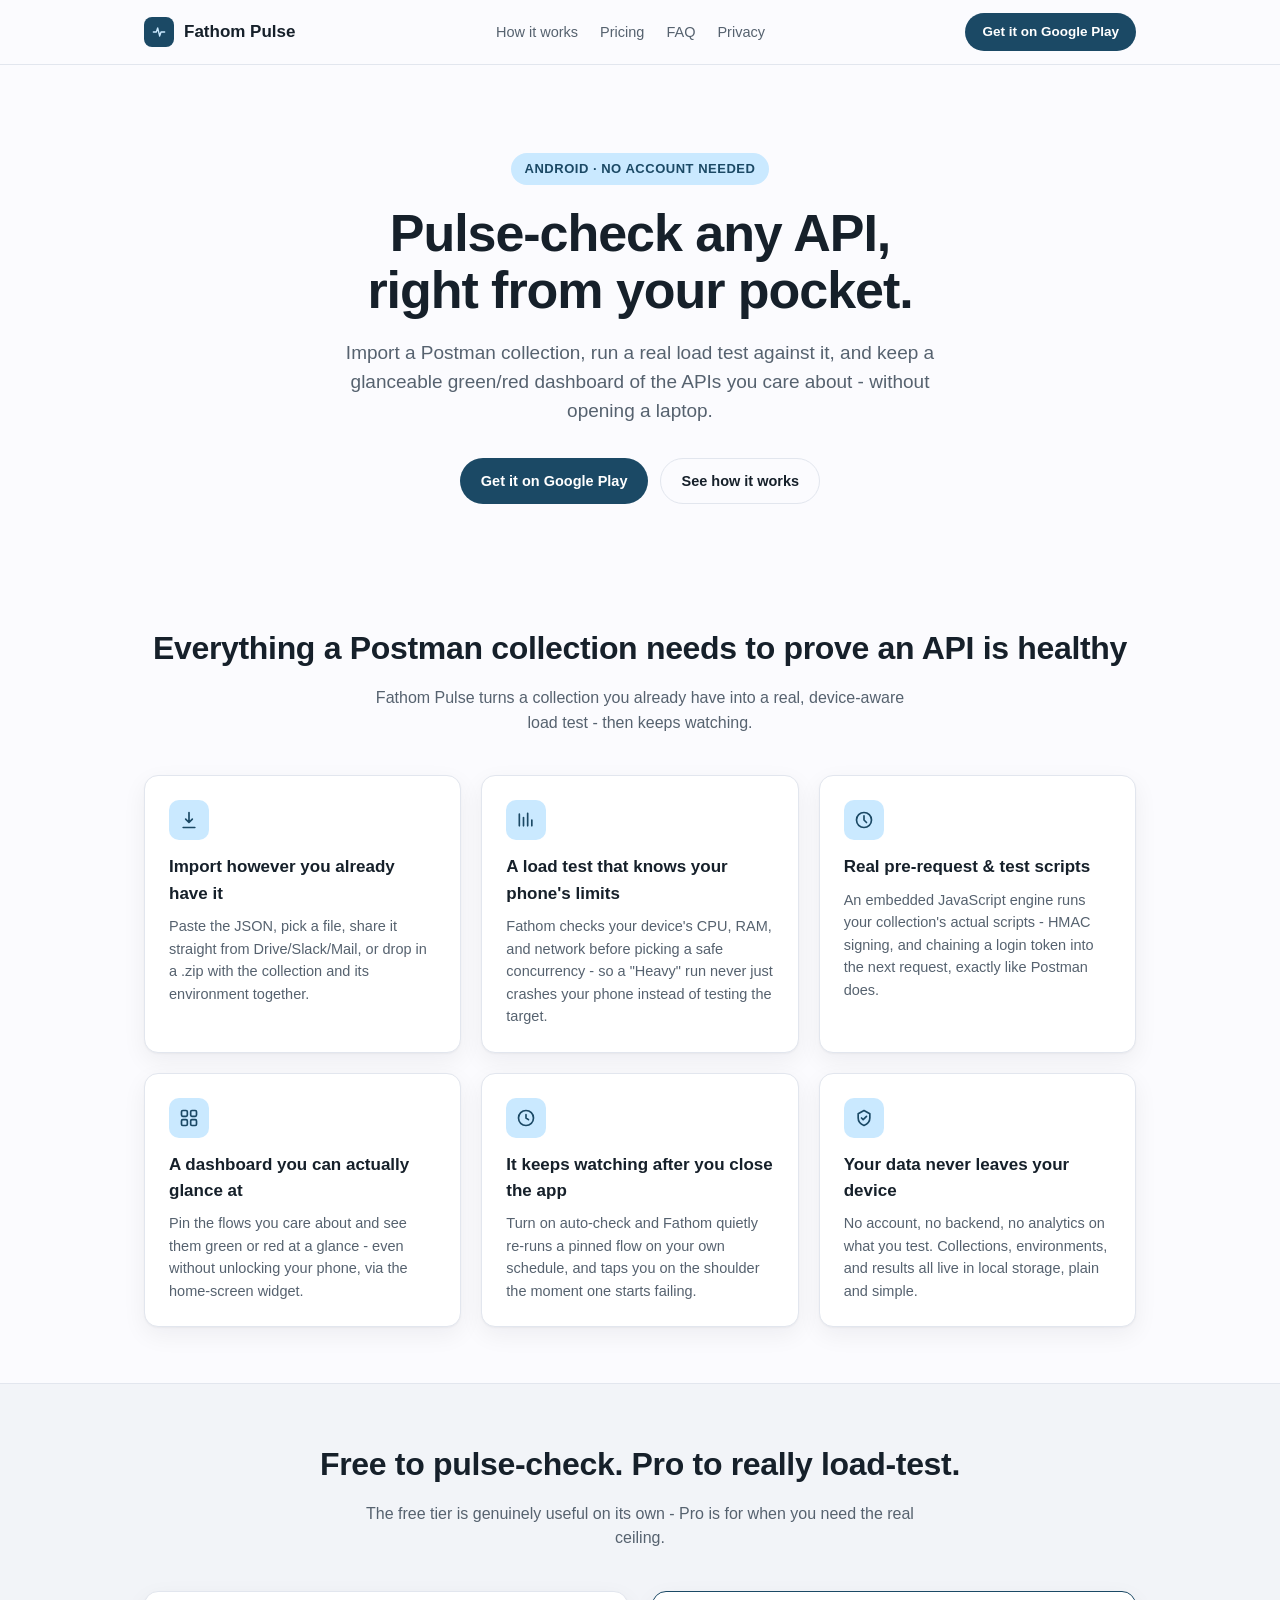
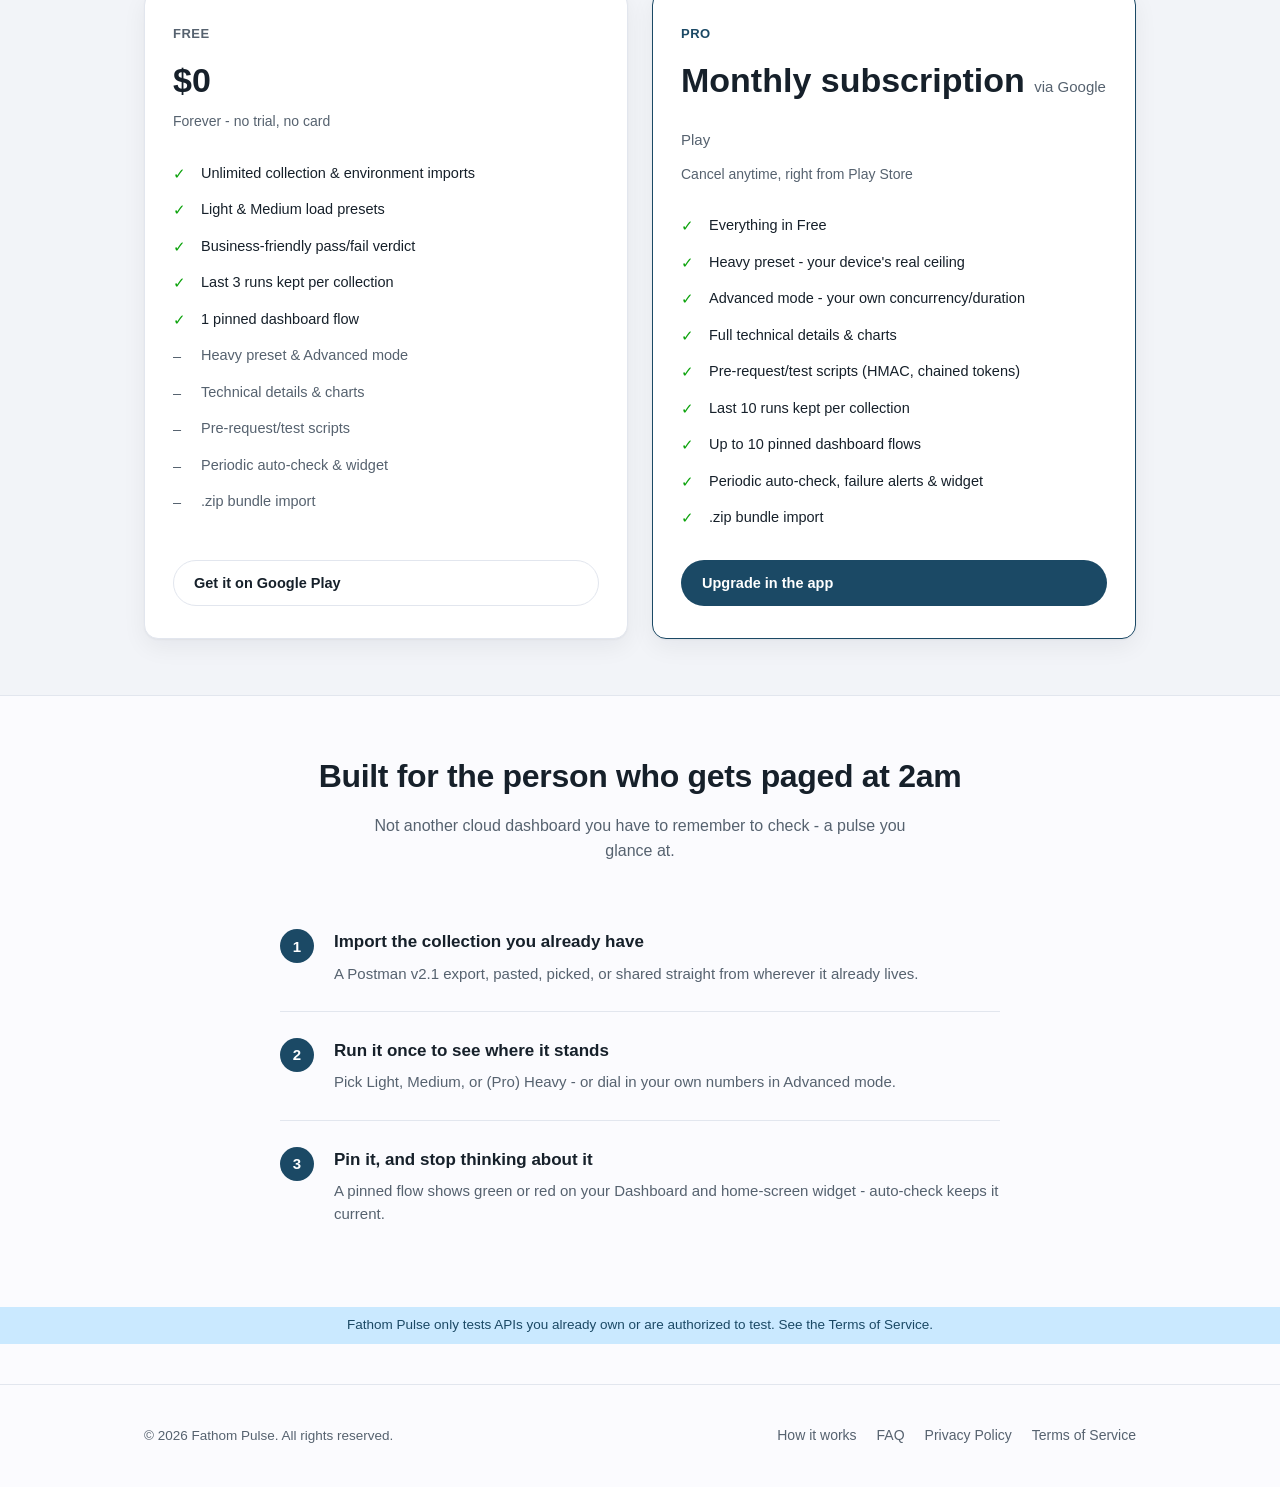
==== index.html @ aabc1c05 "first commit" ====
<!doctype html>
<html lang="en">
<head>
<meta charset="utf-8" />
<meta name="viewport" content="width=device-width, initial-scale=1" />
<title>Fathom Pulse - API pulse checks &amp; load testing from your pocket</title>
<meta name="description" content="Import a Postman collection, run a real load test, and glance a green/red dashboard - all from your Android phone. No server, no account, your data stays on your device." />
<link rel="icon" href="data:image/svg+xml,<svg xmlns=%22http://www.w3.org/2000/svg%22 viewBox=%220 0 108 108%22><rect width=%22108%22 height=%22108%22 rx=%2222%22 fill=%22%231b4965%22/><path d=%22M20 54 L38 54 L46 30 L58 78 L66 54 L88 54%22 fill=%22none%22 stroke=%22%23cae9ff%22 stroke-width=%226%22 stroke-linecap=%22round%22 stroke-linejoin=%22round%22/></svg>" />
<link rel="stylesheet" href="styles.css" />
</head>
<body>

<header class="site-header">
  <div class="wrap">
    <a class="brand" href="index.html">
      <span class="mark">
        <svg viewBox="0 0 108 108" fill="none" xmlns="http://www.w3.org/2000/svg">
          <path d="M20 54 L38 54 L46 30 L58 78 L66 54 L88 54" stroke="#cae9ff" stroke-width="8" stroke-linecap="round" stroke-linejoin="round" />
        </svg>
      </span>
      Fathom Pulse
    </a>
    <nav class="primary">
      <a href="how-to.html">How it works</a>
      <a href="index.html#pricing">Pricing</a>
      <a href="faq.html">FAQ</a>
      <a href="privacy.html">Privacy</a>
    </nav>
    <a class="btn btn-primary btn-sm" href="https://play.google.com/store/apps/details?id=com.fathom.pulse">Get it on Google Play</a>
  </div>
</header>

<section class="hero">
  <div class="wrap">
    <span class="eyebrow">Android · No account needed</span>
    <h1>Pulse-check any API,<br />right from your pocket.</h1>
    <p class="lead">
      Import a Postman collection, run a real load test against it, and keep a
      glanceable green/red dashboard of the APIs you care about - without opening
      a laptop.
    </p>
    <div class="actions">
      <a class="btn btn-primary" href="https://play.google.com/store/apps/details?id=com.fathom.pulse">Get it on Google Play</a>
      <a class="btn btn-ghost" href="how-to.html">See how it works</a>
    </div>
  </div>
</section>

<section>
  <div class="wrap">
    <h2 class="section-title">Everything a Postman collection needs to prove an API is healthy</h2>
    <p class="section-sub">Fathom Pulse turns a collection you already have into a real, device-aware load test - then keeps watching.</p>
    <div class="grid">
      <div class="card">
        <div class="icon">
          <svg width="20" height="20" viewBox="0 0 24 24" fill="none" stroke="currentColor" stroke-width="2"><path d="M12 3v12m0 0l-4-4m4 4l4-4M5 21h14" stroke-linecap="round" stroke-linejoin="round"/></svg>
        </div>
        <h3>Import however you already have it</h3>
        <p>Paste the JSON, pick a file, share it straight from Drive/Slack/Mail, or drop in a .zip with the collection and its environment together.</p>
      </div>
      <div class="card">
        <div class="icon">
          <svg width="20" height="20" viewBox="0 0 24 24" fill="none" stroke="currentColor" stroke-width="2"><path d="M4 19V5m5 14V9m5 10V4m5 15v-7" stroke-linecap="round" stroke-linejoin="round"/></svg>
        </div>
        <h3>A load test that knows your phone's limits</h3>
        <p>Fathom checks your device's CPU, RAM, and network before picking a safe concurrency - so a "Heavy" run never just crashes your phone instead of testing the target.</p>
      </div>
      <div class="card">
        <div class="icon">
          <svg width="20" height="20" viewBox="0 0 24 24" fill="none" stroke="currentColor" stroke-width="2"><circle cx="12" cy="12" r="9" stroke-linecap="round"/><path d="M12 7v5l3 3" stroke-linecap="round" stroke-linejoin="round"/></svg>
        </div>
        <h3>Real pre-request &amp; test scripts</h3>
        <p>An embedded JavaScript engine runs your collection's actual scripts - HMAC signing, and chaining a login token into the next request, exactly like Postman does.</p>
      </div>
      <div class="card">
        <div class="icon">
          <svg width="20" height="20" viewBox="0 0 24 24" fill="none" stroke="currentColor" stroke-width="2"><rect x="3" y="3" width="7" height="7" rx="1.5"/><rect x="14" y="3" width="7" height="7" rx="1.5"/><rect x="3" y="14" width="7" height="7" rx="1.5"/><rect x="14" y="14" width="7" height="7" rx="1.5"/></svg>
        </div>
        <h3>A dashboard you can actually glance at</h3>
        <p>Pin the flows you care about and see them green or red at a glance - even without unlocking your phone, via the home-screen widget.</p>
      </div>
      <div class="card">
        <div class="icon">
          <svg width="20" height="20" viewBox="0 0 24 24" fill="none" stroke="currentColor" stroke-width="2"><path d="M12 8v4l3 2" stroke-linecap="round" stroke-linejoin="round"/><circle cx="12" cy="12" r="9"/></svg>
        </div>
        <h3>It keeps watching after you close the app</h3>
        <p>Turn on auto-check and Fathom quietly re-runs a pinned flow on your own schedule, and taps you on the shoulder the moment one starts failing.</p>
      </div>
      <div class="card">
        <div class="icon">
          <svg width="20" height="20" viewBox="0 0 24 24" fill="none" stroke="currentColor" stroke-width="2"><path d="M9 12l2 2 4-4" stroke-linecap="round" stroke-linejoin="round"/><path d="M12 3l7 4v5c0 5-3.5 7.5-7 9-3.5-1.5-7-4-7-9V7l7-4z" stroke-linejoin="round"/></svg>
        </div>
        <h3>Your data never leaves your device</h3>
        <p>No account, no backend, no analytics on what you test. Collections, environments, and results all live in local storage, plain and simple.</p>
      </div>
    </div>
  </div>
</section>

<section class="alt" id="pricing">
  <div class="wrap">
    <h2 class="section-title">Free to pulse-check. Pro to really load-test.</h2>
    <p class="section-sub">The free tier is genuinely useful on its own - Pro is for when you need the real ceiling.</p>
    <div class="pricing-grid">
      <div class="plan">
        <div class="plan-name">Free</div>
        <div class="price">$0</div>
        <div class="plan-sub">Forever - no trial, no card</div>
        <ul>
          <li><span class="tick">✓</span> Unlimited collection &amp; environment imports</li>
          <li><span class="tick">✓</span> Light &amp; Medium load presets</li>
          <li><span class="tick">✓</span> Business-friendly pass/fail verdict</li>
          <li><span class="tick">✓</span> Last 3 runs kept per collection</li>
          <li><span class="tick">✓</span> 1 pinned dashboard flow</li>
          <li class="locked"><span class="tick">–</span> Heavy preset &amp; Advanced mode</li>
          <li class="locked"><span class="tick">–</span> Technical details &amp; charts</li>
          <li class="locked"><span class="tick">–</span> Pre-request/test scripts</li>
          <li class="locked"><span class="tick">–</span> Periodic auto-check &amp; widget</li>
          <li class="locked"><span class="tick">–</span> .zip bundle import</li>
        </ul>
        <a class="btn btn-ghost" href="https://play.google.com/store/apps/details?id=com.fathom.pulse">Get it on Google Play</a>
      </div>
      <div class="plan pro">
        <div class="plan-name">Pro</div>
        <div class="price">Monthly subscription <span>via Google Play</span></div>
        <div class="plan-sub">Cancel anytime, right from Play Store</div>
        <ul>
          <li><span class="tick">✓</span> Everything in Free</li>
          <li><span class="tick">✓</span> Heavy preset - your device's real ceiling</li>
          <li><span class="tick">✓</span> Advanced mode - your own concurrency/duration</li>
          <li><span class="tick">✓</span> Full technical details &amp; charts</li>
          <li><span class="tick">✓</span> Pre-request/test scripts (HMAC, chained tokens)</li>
          <li><span class="tick">✓</span> Last 10 runs kept per collection</li>
          <li><span class="tick">✓</span> Up to 10 pinned dashboard flows</li>
          <li><span class="tick">✓</span> Periodic auto-check, failure alerts &amp; widget</li>
          <li><span class="tick">✓</span> .zip bundle import</li>
        </ul>
        <a class="btn btn-primary" href="https://play.google.com/store/apps/details?id=com.fathom.pulse">Upgrade in the app</a>
      </div>
    </div>
  </div>
</section>

<section>
  <div class="wrap">
    <h2 class="section-title">Built for the person who gets paged at 2am</h2>
    <p class="section-sub">Not another cloud dashboard you have to remember to check - a pulse you glance at.</p>
    <div class="steps">
      <div class="step">
        <div class="num"></div>
        <div>
          <h3>Import the collection you already have</h3>
          <p>A Postman v2.1 export, pasted, picked, or shared straight from wherever it already lives.</p>
        </div>
      </div>
      <div class="step">
        <div class="num"></div>
        <div>
          <h3>Run it once to see where it stands</h3>
          <p>Pick Light, Medium, or (Pro) Heavy - or dial in your own numbers in Advanced mode.</p>
        </div>
      </div>
      <div class="step">
        <div class="num"></div>
        <div>
          <h3>Pin it, and stop thinking about it</h3>
          <p>A pinned flow shows green or red on your Dashboard and home-screen widget - auto-check keeps it current.</p>
        </div>
      </div>
    </div>
  </div>
</section>

<div class="disclaimer-banner">
  Fathom Pulse only tests APIs you already own or are authorized to test. See the <a href="terms.html">Terms of Service</a>.
</div>

<footer class="site-footer">
  <div class="wrap">
    <div class="copyright">© 2026 Fathom Pulse. All rights reserved.</div>
    <div class="links">
      <a href="how-to.html">How it works</a>
      <a href="faq.html">FAQ</a>
      <a href="privacy.html">Privacy Policy</a>
      <a href="terms.html">Terms of Service</a>
    </div>
  </div>
</footer>

</body>
</html>
---- styles.css ----
/* Fathom Pulse marketing site - shared styles */

:root {
  color-scheme: light dark;

  --brand: #1b4965;
  --brand-strong: #123449;
  --accent: #5fa8d3;
  --accent-soft: #cae9ff;

  --bg: #fbfbfe;
  --surface: #ffffff;
  --surface-2: #f2f4f8;
  --border: #e2e6ee;
  --text: #16202a;
  --text-muted: #56626f;

  --good: #0ca30c;
  --warn: #d98c00;
  --bad: #d03b3b;

  --radius: 14px;
  --radius-sm: 8px;
  --shadow: 0 1px 2px rgba(16, 24, 32, 0.04), 0 8px 24px rgba(16, 24, 32, 0.06);
  --max-width: 1040px;
}

@media (prefers-color-scheme: dark) {
  :root {
    --bg: #0e1520;
    --surface: #141d29;
    --surface-2: #1a2532;
    --border: #263140;
    --text: #eaf0f6;
    --text-muted: #9aa8b6;
    --accent: #7cbde0;
    --accent-soft: #234258;
    --shadow: 0 1px 2px rgba(0, 0, 0, 0.2), 0 8px 24px rgba(0, 0, 0, 0.3);
  }
}

* {
  box-sizing: border-box;
}

html {
  scroll-behavior: smooth;
}

body {
  margin: 0;
  background: var(--bg);
  color: var(--text);
  font-family: -apple-system, BlinkMacSystemFont, "Segoe UI", Roboto, Helvetica, Arial, sans-serif;
  line-height: 1.55;
  -webkit-font-smoothing: antialiased;
}

img {
  max-width: 100%;
}

a {
  color: var(--brand);
  text-decoration: none;
}

@media (prefers-color-scheme: dark) {
  a {
    color: var(--accent);
  }
}

a:hover {
  text-decoration: underline;
}

.wrap {
  max-width: var(--max-width);
  margin: 0 auto;
  padding: 0 24px;
}

/* ---- Header ---- */

.site-header {
  border-bottom: 1px solid var(--border);
  position: sticky;
  top: 0;
  background: color-mix(in srgb, var(--bg) 88%, transparent);
  backdrop-filter: blur(8px);
  z-index: 10;
}

.site-header .wrap {
  display: flex;
  align-items: center;
  justify-content: space-between;
  height: 64px;
  gap: 16px;
}

.brand {
  display: flex;
  align-items: center;
  gap: 10px;
  font-weight: 700;
  font-size: 17px;
  color: var(--text);
}

.brand:hover {
  text-decoration: none;
}

.brand .mark {
  width: 30px;
  height: 30px;
  border-radius: 8px;
  background: var(--brand);
  display: flex;
  align-items: center;
  justify-content: center;
  flex: none;
}

.brand .mark svg {
  width: 18px;
  height: 18px;
}

nav.primary {
  display: flex;
  align-items: center;
  gap: 22px;
  font-size: 14.5px;
  font-weight: 500;
}

nav.primary a {
  color: var(--text-muted);
}

nav.primary a:hover {
  color: var(--text);
  text-decoration: none;
}

nav.primary a.current {
  color: var(--brand);
}

@media (prefers-color-scheme: dark) {
  nav.primary a.current {
    color: var(--accent);
  }
}

.nav-toggle {
  display: none;
}

@media (max-width: 720px) {
  nav.primary {
    display: none;
  }
}

/* ---- Buttons ---- */

.btn {
  display: inline-flex;
  align-items: center;
  gap: 8px;
  padding: 11px 20px;
  border-radius: 999px;
  font-weight: 600;
  font-size: 14.5px;
  border: 1px solid transparent;
  cursor: pointer;
}

.btn:hover {
  text-decoration: none;
}

.btn-primary {
  background: var(--brand);
  color: #fff;
}

.btn-primary:hover {
  background: var(--brand-strong);
}

.btn-ghost {
  background: transparent;
  border-color: var(--border);
  color: var(--text);
}

.btn-ghost:hover {
  background: var(--surface-2);
}

.btn-sm {
  padding: 8px 16px;
  font-size: 13.5px;
}

/* ---- Hero ---- */

.hero {
  padding: 88px 0 64px;
  text-align: center;
}

.hero .eyebrow {
  display: inline-block;
  font-size: 13px;
  font-weight: 700;
  letter-spacing: 0.04em;
  text-transform: uppercase;
  color: var(--brand);
  background: var(--accent-soft);
  padding: 6px 14px;
  border-radius: 999px;
  margin-bottom: 20px;
}

@media (prefers-color-scheme: dark) {
  .hero .eyebrow {
    color: var(--accent);
  }
}

.hero h1 {
  font-size: clamp(32px, 5vw, 52px);
  line-height: 1.1;
  margin: 0 0 18px;
  letter-spacing: -0.02em;
}

.hero p.lead {
  font-size: 19px;
  color: var(--text-muted);
  max-width: 620px;
  margin: 0 auto 32px;
}

.hero .actions {
  display: flex;
  justify-content: center;
  gap: 12px;
  flex-wrap: wrap;
}

/* ---- Sections ---- */

section {
  padding: 56px 0;
}

section.alt {
  background: var(--surface-2);
  border-top: 1px solid var(--border);
  border-bottom: 1px solid var(--border);
}

h2.section-title {
  font-size: clamp(24px, 3.4vw, 32px);
  letter-spacing: -0.01em;
  margin: 0 0 12px;
  text-align: center;
}

p.section-sub {
  text-align: center;
  color: var(--text-muted);
  max-width: 560px;
  margin: 0 auto 40px;
  font-size: 16px;
}

/* ---- Feature grid ---- */

.grid {
  display: grid;
  grid-template-columns: repeat(3, 1fr);
  gap: 20px;
}

@media (max-width: 780px) {
  .grid {
    grid-template-columns: 1fr;
  }
}

.card {
  background: var(--surface);
  border: 1px solid var(--border);
  border-radius: var(--radius);
  padding: 24px;
  box-shadow: var(--shadow);
}

.card .icon {
  width: 40px;
  height: 40px;
  border-radius: 10px;
  background: var(--accent-soft);
  color: var(--brand);
  display: flex;
  align-items: center;
  justify-content: center;
  margin-bottom: 14px;
}

@media (prefers-color-scheme: dark) {
  .card .icon {
    color: var(--accent);
  }
}

.card h3 {
  font-size: 17px;
  margin: 0 0 8px;
}

.card p {
  color: var(--text-muted);
  font-size: 14.5px;
  margin: 0;
}

/* ---- Pricing ---- */

.pricing-grid {
  display: grid;
  grid-template-columns: 1fr 1fr;
  gap: 24px;
  align-items: stretch;
}

@media (max-width: 720px) {
  .pricing-grid {
    grid-template-columns: 1fr;
  }
}

.plan {
  background: var(--surface);
  border: 1px solid var(--border);
  border-radius: var(--radius);
  padding: 32px 28px;
  box-shadow: var(--shadow);
  display: flex;
  flex-direction: column;
}

.plan.pro {
  border-color: var(--brand);
  position: relative;
}

.plan .plan-name {
  font-size: 13px;
  font-weight: 700;
  text-transform: uppercase;
  letter-spacing: 0.04em;
  color: var(--text-muted);
  margin-bottom: 10px;
}

.plan.pro .plan-name {
  color: var(--brand);
}

@media (prefers-color-scheme: dark) {
  .plan.pro .plan-name {
    color: var(--accent);
  }
}

.plan .price {
  font-size: 34px;
  font-weight: 700;
  margin-bottom: 4px;
}

.plan .price span {
  font-size: 15px;
  font-weight: 500;
  color: var(--text-muted);
}

.plan .plan-sub {
  color: var(--text-muted);
  font-size: 14px;
  margin-bottom: 22px;
}

.plan ul {
  list-style: none;
  padding: 0;
  margin: 0 0 24px;
  flex: 1;
}

.plan ul li {
  display: flex;
  gap: 10px;
  align-items: flex-start;
  padding: 7px 0;
  font-size: 14.5px;
}

.plan ul li .tick {
  flex: none;
  width: 18px;
  height: 18px;
  margin-top: 1px;
  color: var(--good);
}

.plan ul li.locked {
  color: var(--text-muted);
}

.plan ul li.locked .tick {
  color: var(--text-muted);
}

/* ---- FAQ / accordion ---- */

.faq-item {
  border-bottom: 1px solid var(--border);
}

.faq-item summary {
  cursor: pointer;
  list-style: none;
  padding: 20px 0;
  font-weight: 600;
  font-size: 16px;
  display: flex;
  align-items: center;
  justify-content: space-between;
  gap: 16px;
}

.faq-item summary::-webkit-details-marker {
  display: none;
}

.faq-item summary .plus {
  flex: none;
  width: 22px;
  height: 22px;
  border-radius: 50%;
  border: 1px solid var(--border);
  display: flex;
  align-items: center;
  justify-content: center;
  color: var(--text-muted);
  font-size: 16px;
  transition: transform 0.15s ease;
}

.faq-item[open] summary .plus {
  transform: rotate(45deg);
}

.faq-item .faq-body {
  padding: 0 0 22px;
  color: var(--text-muted);
  font-size: 15px;
  max-width: 720px;
}

.faq-body p {
  margin: 0 0 10px;
}

.faq-body p:last-child {
  margin-bottom: 0;
}

.faq-group-title {
  font-size: 13px;
  font-weight: 700;
  text-transform: uppercase;
  letter-spacing: 0.04em;
  color: var(--brand);
  margin: 40px 0 6px;
}

@media (prefers-color-scheme: dark) {
  .faq-group-title {
    color: var(--accent);
  }
}

.faq-group-title:first-child {
  margin-top: 0;
}

/* ---- How-to steps ---- */

.steps {
  counter-reset: step;
  max-width: 720px;
  margin: 0 auto;
}

.step {
  display: flex;
  gap: 20px;
  padding: 26px 0;
  border-bottom: 1px solid var(--border);
}

.step:last-child {
  border-bottom: none;
}

.step .num {
  counter-increment: step;
  flex: none;
  width: 34px;
  height: 34px;
  border-radius: 50%;
  background: var(--brand);
  color: #fff;
  font-weight: 700;
  font-size: 15px;
  display: flex;
  align-items: center;
  justify-content: center;
}

.step .num::before {
  content: counter(step);
}

.step h3 {
  margin: 0 0 6px;
  font-size: 17px;
}

.step p {
  margin: 0;
  color: var(--text-muted);
  font-size: 15px;
}

.step code {
  background: var(--surface-2);
  border: 1px solid var(--border);
  border-radius: 5px;
  padding: 1px 6px;
  font-size: 0.92em;
}

/* ---- Legal pages ---- */

.legal h1 {
  font-size: clamp(28px, 4vw, 38px);
  margin-bottom: 6px;
}

.legal .updated {
  color: var(--text-muted);
  font-size: 14px;
  margin-bottom: 40px;
}

.legal h2 {
  font-size: 20px;
  margin: 36px 0 12px;
}

.legal h3 {
  font-size: 16px;
  margin: 22px 0 8px;
}

.legal p,
.legal li {
  color: var(--text-muted);
  font-size: 15.5px;
}

.legal ul,
.legal ol {
  padding-left: 22px;
}

.legal table {
  width: 100%;
  border-collapse: collapse;
  margin: 16px 0;
  font-size: 14.5px;
}

.legal th,
.legal td {
  text-align: left;
  padding: 10px 12px;
  border: 1px solid var(--border);
  color: var(--text-muted);
}

.legal th {
  background: var(--surface-2);
  color: var(--text);
}

.callout {
  background: var(--surface-2);
  border: 1px solid var(--border);
  border-left: 3px solid var(--brand);
  border-radius: var(--radius-sm);
  padding: 16px 18px;
  margin: 20px 0;
  font-size: 14.5px;
  color: var(--text-muted);
}

/* ---- Footer ---- */

.site-footer {
  border-top: 1px solid var(--border);
  padding: 40px 0;
  margin-top: 40px;
}

.site-footer .wrap {
  display: flex;
  justify-content: space-between;
  align-items: center;
  flex-wrap: wrap;
  gap: 16px;
}

.site-footer .links {
  display: flex;
  gap: 20px;
  flex-wrap: wrap;
  font-size: 14px;
}

.site-footer .links a {
  color: var(--text-muted);
}

.site-footer .copyright {
  color: var(--text-muted);
  font-size: 13.5px;
}

.disclaimer-banner {
  background: var(--accent-soft);
  color: var(--brand);
  text-align: center;
  font-size: 13.5px;
  padding: 8px 16px;
}

@media (prefers-color-scheme: dark) {
  .disclaimer-banner {
    color: var(--accent);
  }
}
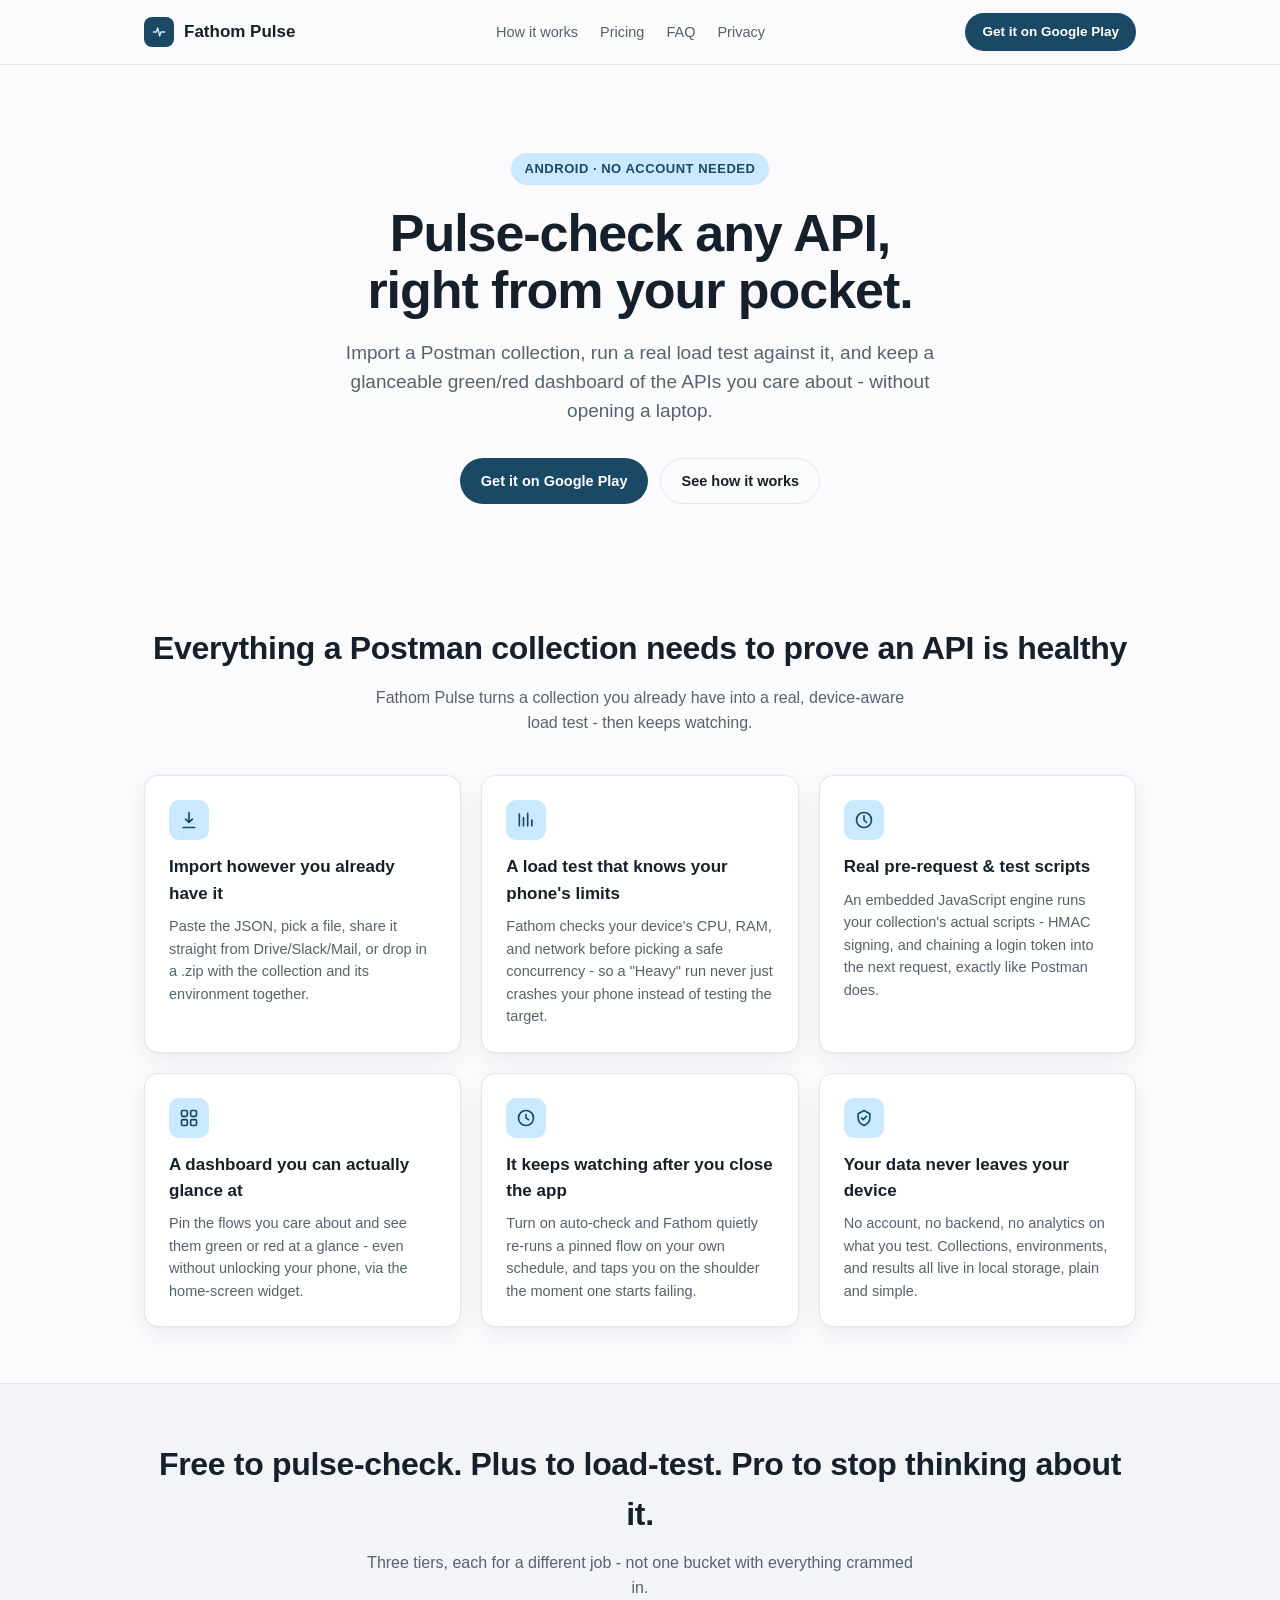
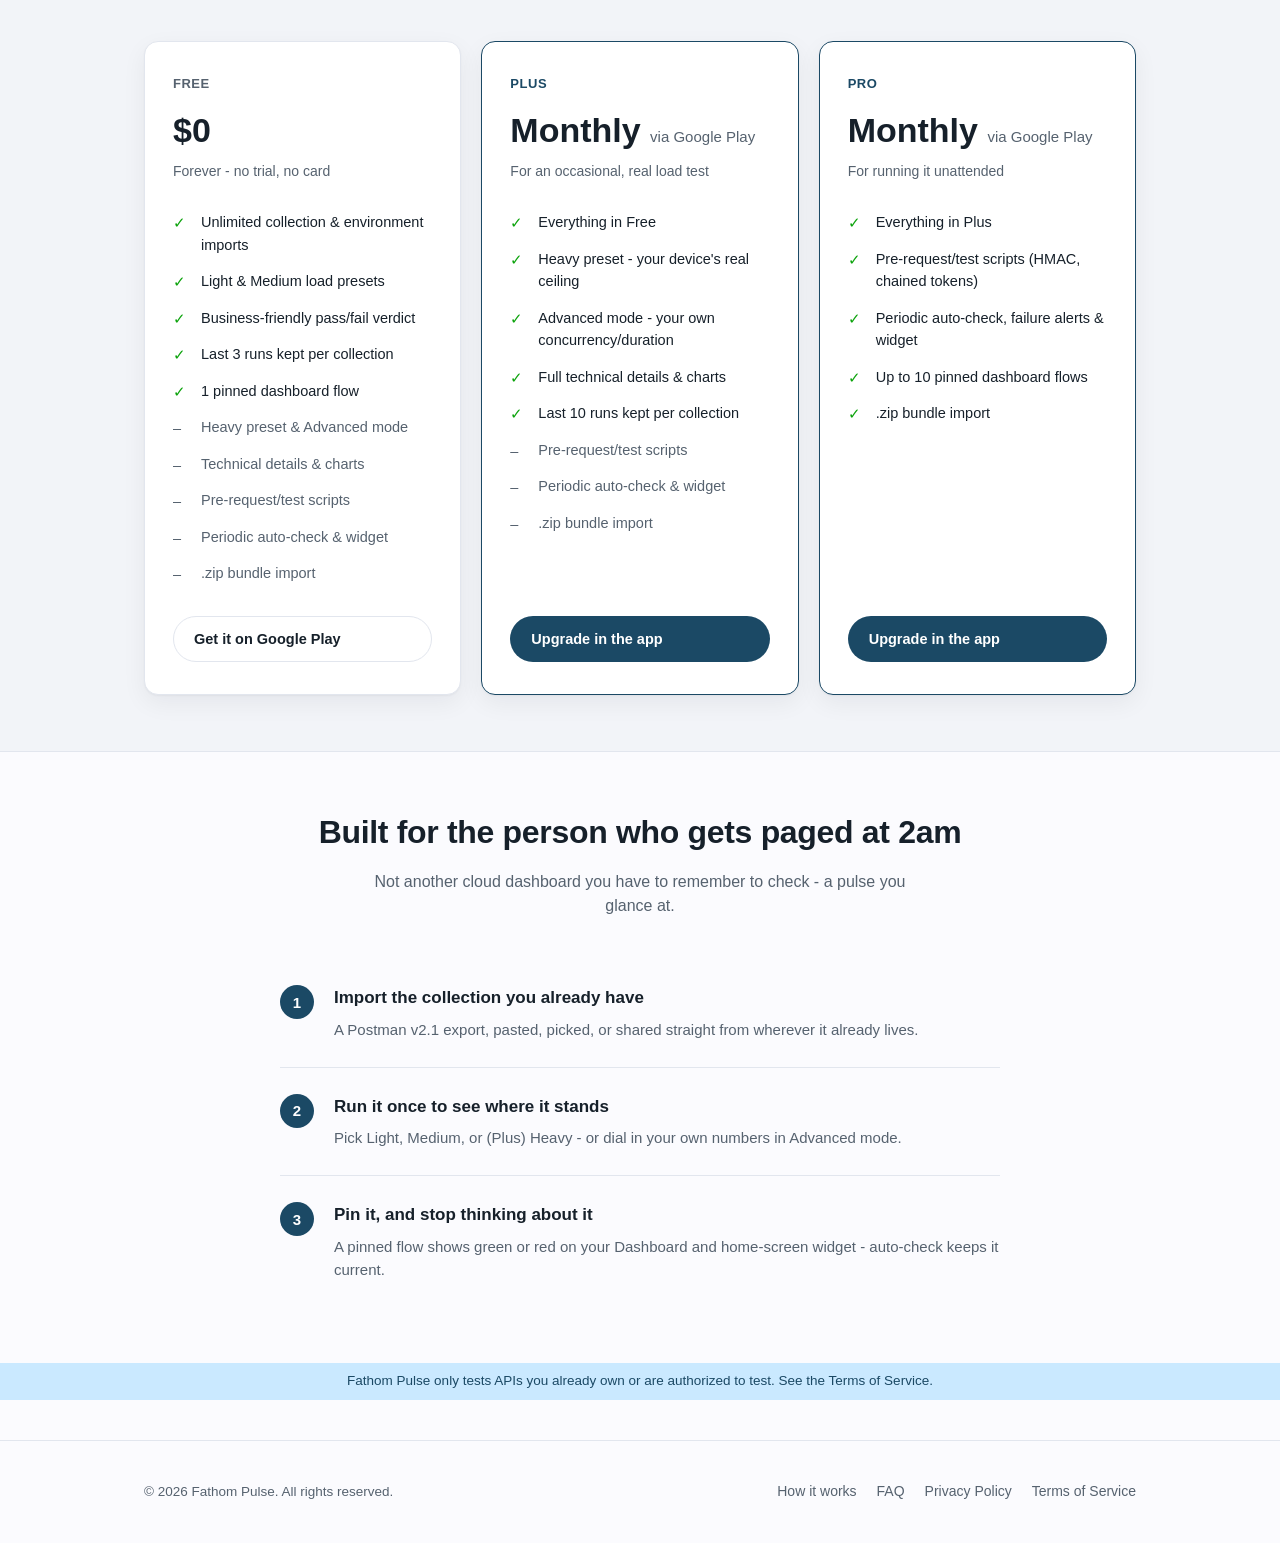
==== commit 56b1a230: "Split Pro into Plus/Pro tiers, matching the app's monetization update Plus: Heavy preset, Advanced m" ====
--- a/index.html
+++ b/index.html
@@ -99,8 +99,8 @@
 
 <section class="alt" id="pricing">
   <div class="wrap">
-    <h2 class="section-title">Free to pulse-check. Pro to really load-test.</h2>
-    <p class="section-sub">The free tier is genuinely useful on its own - Pro is for when you need the real ceiling.</p>
+    <h2 class="section-title">Free to pulse-check. Plus to load-test. Pro to stop thinking about it.</h2>
+    <p class="section-sub">Three tiers, each for a different job - not one bucket with everything crammed in.</p>
     <div class="pricing-grid">
       <div class="plan">
         <div class="plan-name">Free</div>
@@ -121,18 +121,30 @@
         <a class="btn btn-ghost" href="https://play.google.com/store/apps/details?id=com.fathom.pulse">Get it on Google Play</a>
       </div>
       <div class="plan pro">
-        <div class="plan-name">Pro</div>
-        <div class="price">Monthly subscription <span>via Google Play</span></div>
-        <div class="plan-sub">Cancel anytime, right from Play Store</div>
+        <div class="plan-name">Plus</div>
+        <div class="price">Monthly <span>via Google Play</span></div>
+        <div class="plan-sub">For an occasional, real load test</div>
         <ul>
           <li><span class="tick">✓</span> Everything in Free</li>
           <li><span class="tick">✓</span> Heavy preset - your device's real ceiling</li>
           <li><span class="tick">✓</span> Advanced mode - your own concurrency/duration</li>
           <li><span class="tick">✓</span> Full technical details &amp; charts</li>
+          <li><span class="tick">✓</span> Last 10 runs kept per collection</li>
+          <li class="locked"><span class="tick">–</span> Pre-request/test scripts</li>
+          <li class="locked"><span class="tick">–</span> Periodic auto-check &amp; widget</li>
+          <li class="locked"><span class="tick">–</span> .zip bundle import</li>
+        </ul>
+        <a class="btn btn-primary" href="https://play.google.com/store/apps/details?id=com.fathom.pulse">Upgrade in the app</a>
+      </div>
+      <div class="plan pro">
+        <div class="plan-name">Pro</div>
+        <div class="price">Monthly <span>via Google Play</span></div>
+        <div class="plan-sub">For running it unattended</div>
+        <ul>
+          <li><span class="tick">✓</span> Everything in Plus</li>
           <li><span class="tick">✓</span> Pre-request/test scripts (HMAC, chained tokens)</li>
-          <li><span class="tick">✓</span> Last 10 runs kept per collection</li>
+          <li><span class="tick">✓</span> Periodic auto-check, failure alerts &amp; widget</li>
           <li><span class="tick">✓</span> Up to 10 pinned dashboard flows</li>
-          <li><span class="tick">✓</span> Periodic auto-check, failure alerts &amp; widget</li>
           <li><span class="tick">✓</span> .zip bundle import</li>
         </ul>
         <a class="btn btn-primary" href="https://play.google.com/store/apps/details?id=com.fathom.pulse">Upgrade in the app</a>
@@ -157,7 +169,7 @@
         <div class="num"></div>
         <div>
           <h3>Run it once to see where it stands</h3>
-          <p>Pick Light, Medium, or (Pro) Heavy - or dial in your own numbers in Advanced mode.</p>
+          <p>Pick Light, Medium, or (Plus) Heavy - or dial in your own numbers in Advanced mode.</p>
         </div>
       </div>
       <div class="step">
--- a/styles.css
+++ b/styles.css
@@ -337,12 +337,12 @@
 
 .pricing-grid {
   display: grid;
-  grid-template-columns: 1fr 1fr;
-  gap: 24px;
+  grid-template-columns: repeat(3, 1fr);
+  gap: 20px;
   align-items: stretch;
 }
 
-@media (max-width: 720px) {
+@media (max-width: 960px) {
   .pricing-grid {
     grid-template-columns: 1fr;
   }
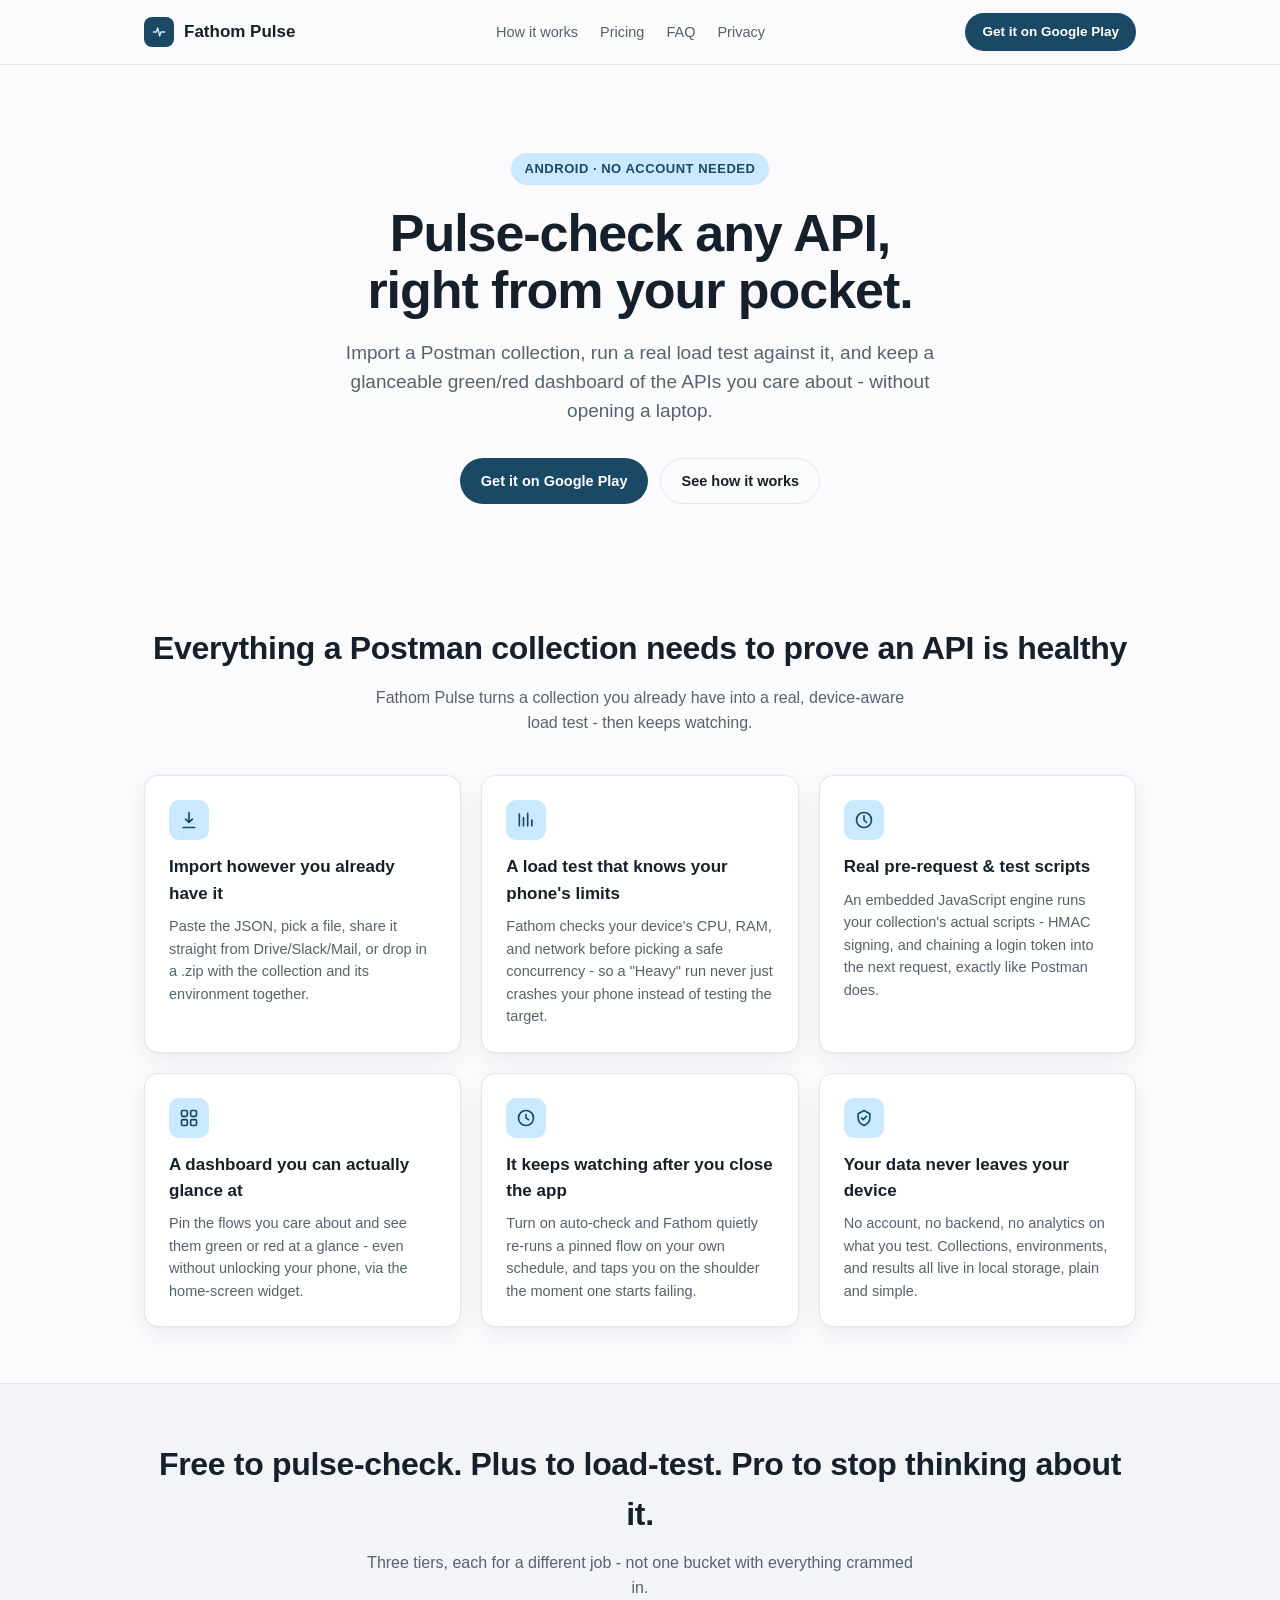
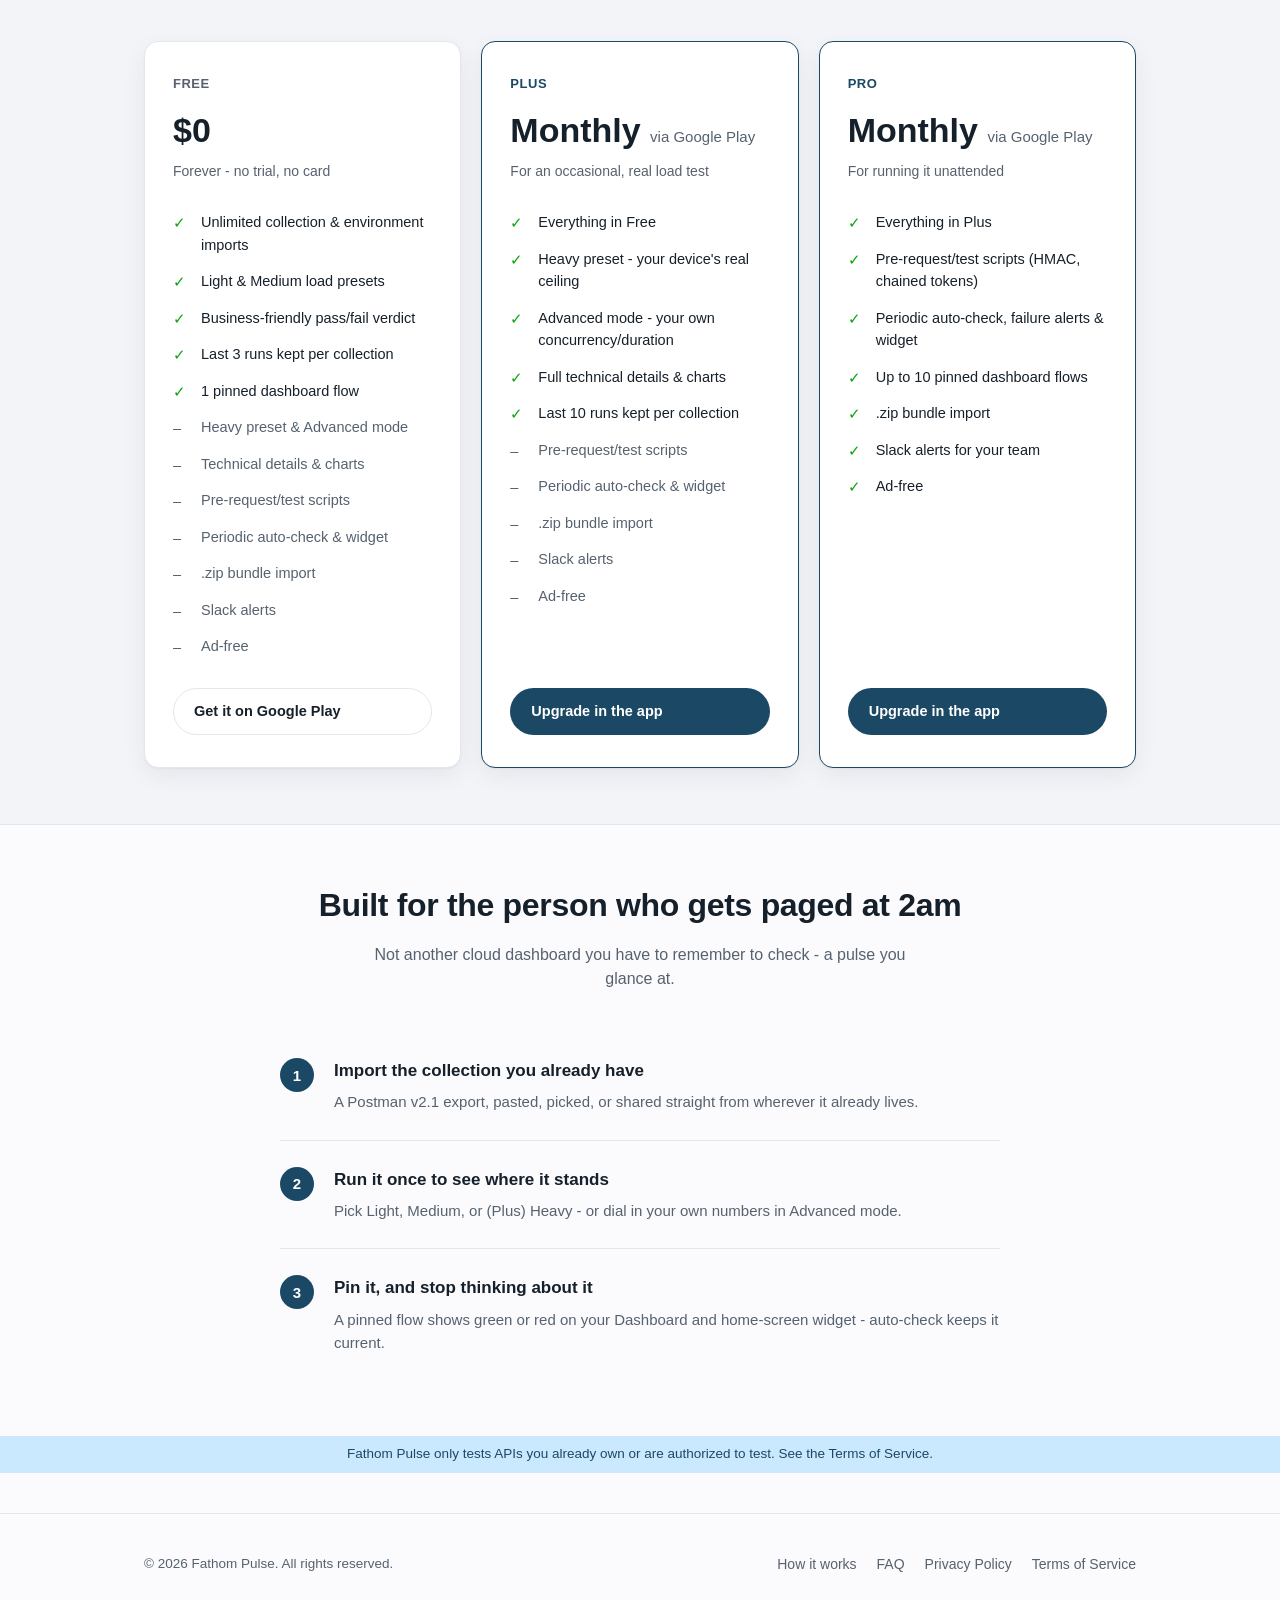
==== commit 4ec002d4: "Add Slack alerts and Ad-free rows to the pricing table" ====
--- a/index.html
+++ b/index.html
@@ -117,6 +117,8 @@
           <li class="locked"><span class="tick">–</span> Pre-request/test scripts</li>
           <li class="locked"><span class="tick">–</span> Periodic auto-check &amp; widget</li>
           <li class="locked"><span class="tick">–</span> .zip bundle import</li>
+          <li class="locked"><span class="tick">–</span> Slack alerts</li>
+          <li class="locked"><span class="tick">–</span> Ad-free</li>
         </ul>
         <a class="btn btn-ghost" href="https://play.google.com/store/apps/details?id=com.fathom.pulse">Get it on Google Play</a>
       </div>
@@ -133,6 +135,8 @@
           <li class="locked"><span class="tick">–</span> Pre-request/test scripts</li>
           <li class="locked"><span class="tick">–</span> Periodic auto-check &amp; widget</li>
           <li class="locked"><span class="tick">–</span> .zip bundle import</li>
+          <li class="locked"><span class="tick">–</span> Slack alerts</li>
+          <li class="locked"><span class="tick">–</span> Ad-free</li>
         </ul>
         <a class="btn btn-primary" href="https://play.google.com/store/apps/details?id=com.fathom.pulse">Upgrade in the app</a>
       </div>
@@ -146,6 +150,8 @@
           <li><span class="tick">✓</span> Periodic auto-check, failure alerts &amp; widget</li>
           <li><span class="tick">✓</span> Up to 10 pinned dashboard flows</li>
           <li><span class="tick">✓</span> .zip bundle import</li>
+          <li><span class="tick">✓</span> Slack alerts for your team</li>
+          <li><span class="tick">✓</span> Ad-free</li>
         </ul>
         <a class="btn btn-primary" href="https://play.google.com/store/apps/details?id=com.fathom.pulse">Upgrade in the app</a>
       </div>
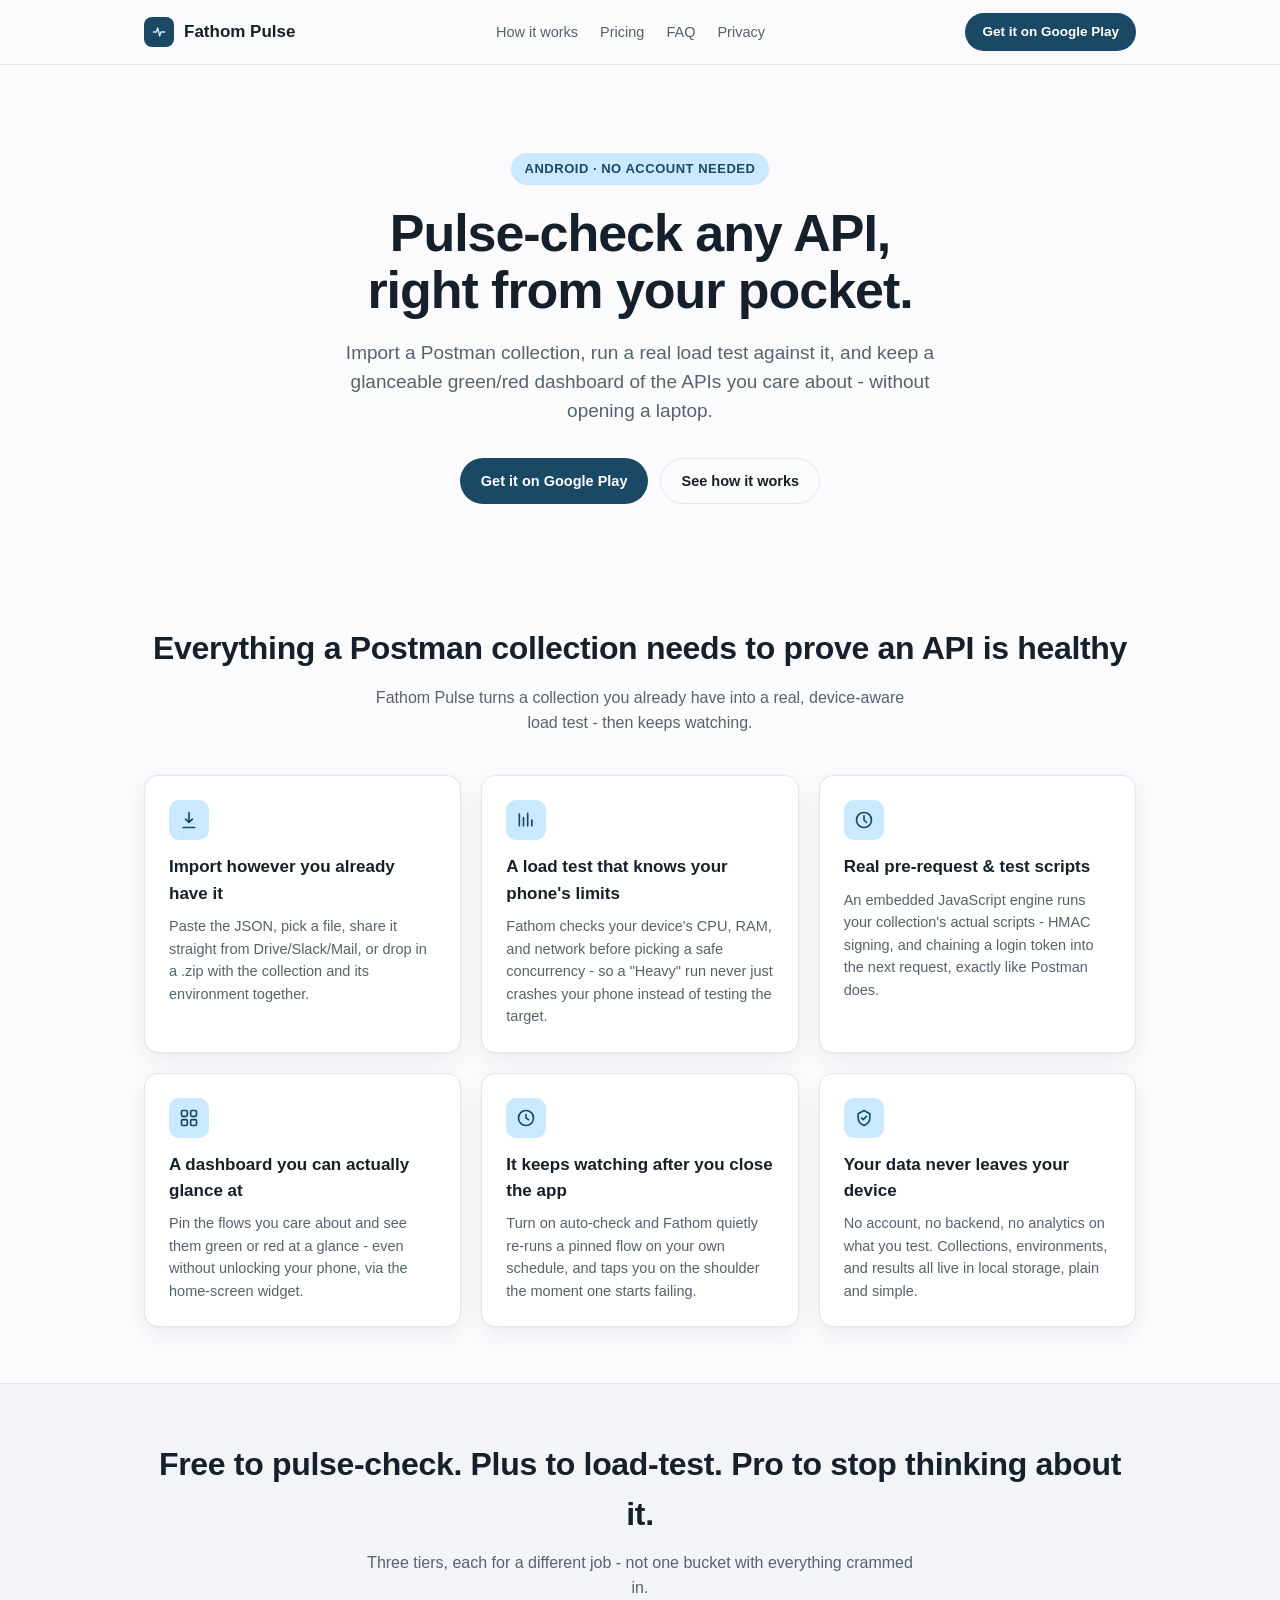
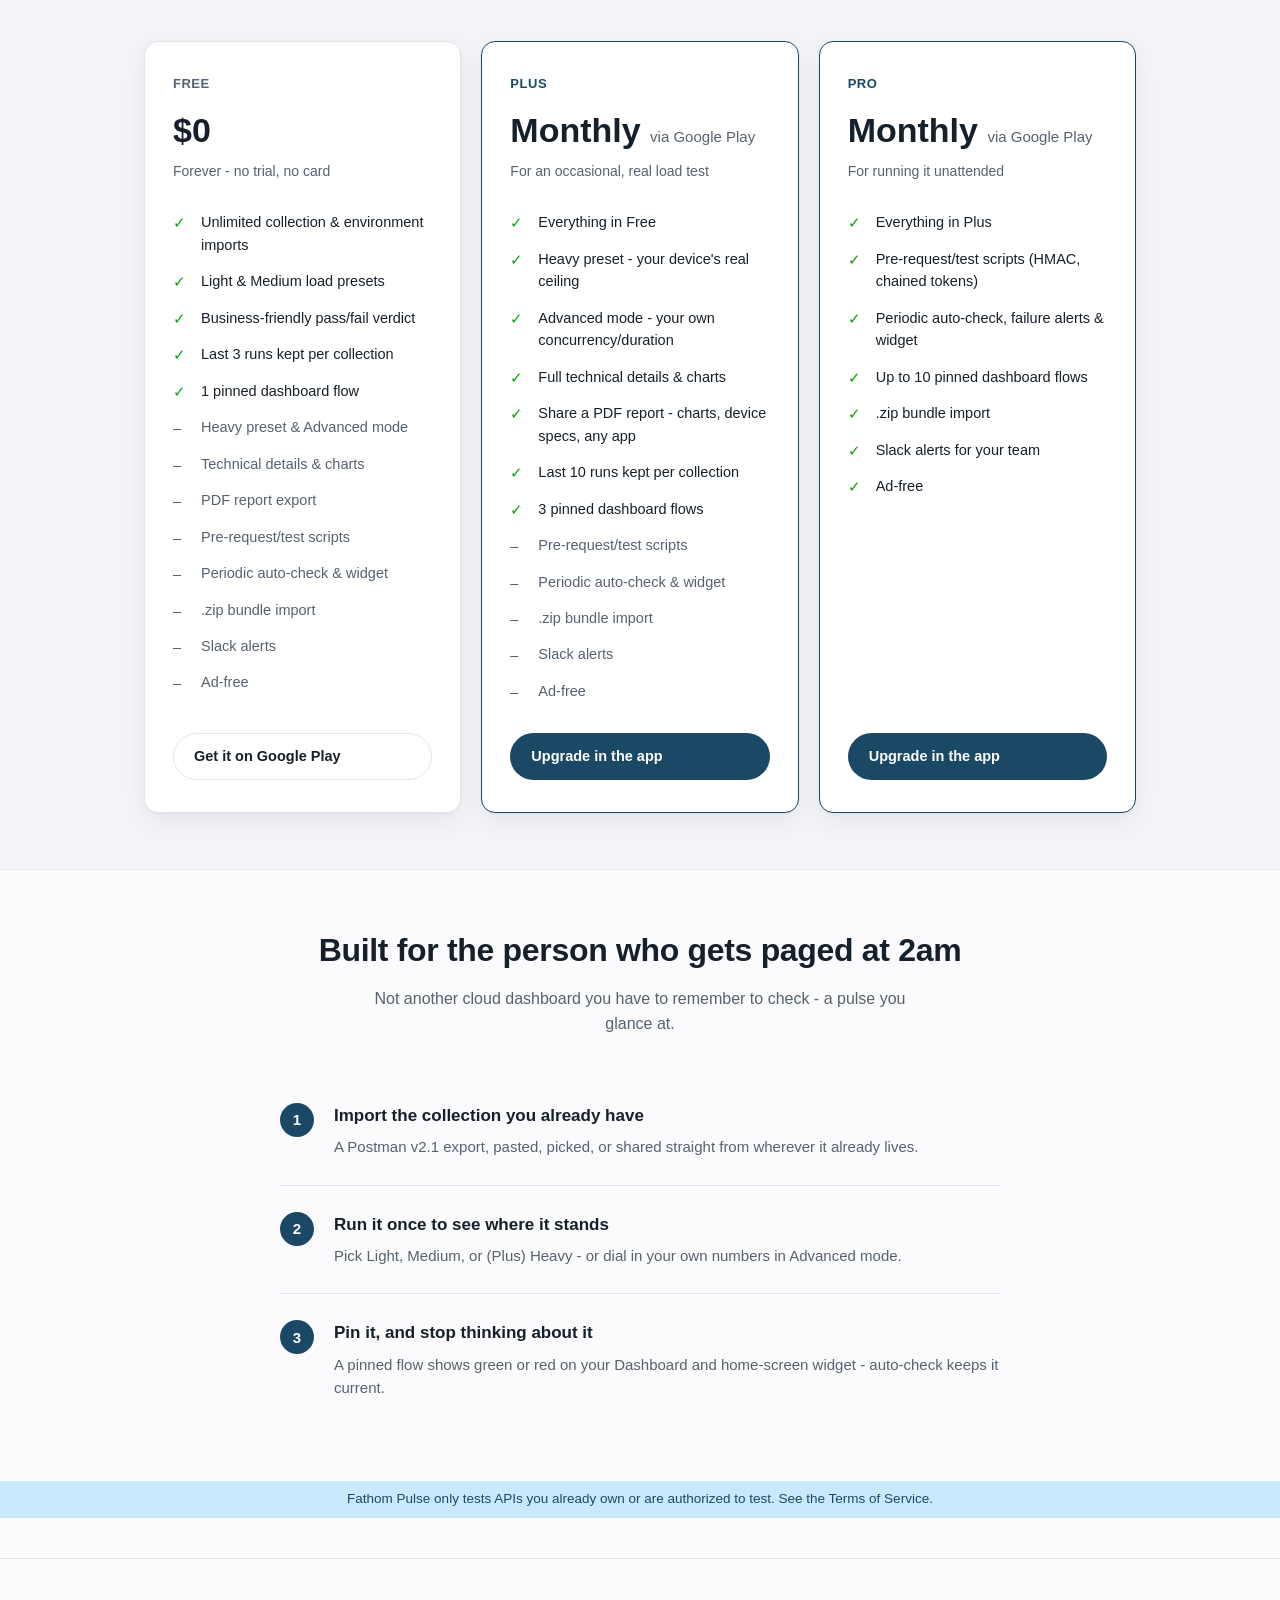
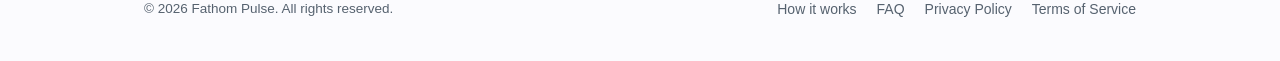
==== commit daefcbdd: "Surface the PDF report and Plus's real pin limit on the pricing table Matches the app-side change: P" ====
--- a/index.html
+++ b/index.html
@@ -114,6 +114,7 @@
           <li><span class="tick">✓</span> 1 pinned dashboard flow</li>
           <li class="locked"><span class="tick">–</span> Heavy preset &amp; Advanced mode</li>
           <li class="locked"><span class="tick">–</span> Technical details &amp; charts</li>
+          <li class="locked"><span class="tick">–</span> PDF report export</li>
           <li class="locked"><span class="tick">–</span> Pre-request/test scripts</li>
           <li class="locked"><span class="tick">–</span> Periodic auto-check &amp; widget</li>
           <li class="locked"><span class="tick">–</span> .zip bundle import</li>
@@ -131,7 +132,9 @@
           <li><span class="tick">✓</span> Heavy preset - your device's real ceiling</li>
           <li><span class="tick">✓</span> Advanced mode - your own concurrency/duration</li>
           <li><span class="tick">✓</span> Full technical details &amp; charts</li>
+          <li><span class="tick">✓</span> Share a PDF report - charts, device specs, any app</li>
           <li><span class="tick">✓</span> Last 10 runs kept per collection</li>
+          <li><span class="tick">✓</span> 3 pinned dashboard flows</li>
           <li class="locked"><span class="tick">–</span> Pre-request/test scripts</li>
           <li class="locked"><span class="tick">–</span> Periodic auto-check &amp; widget</li>
           <li class="locked"><span class="tick">–</span> .zip bundle import</li>
